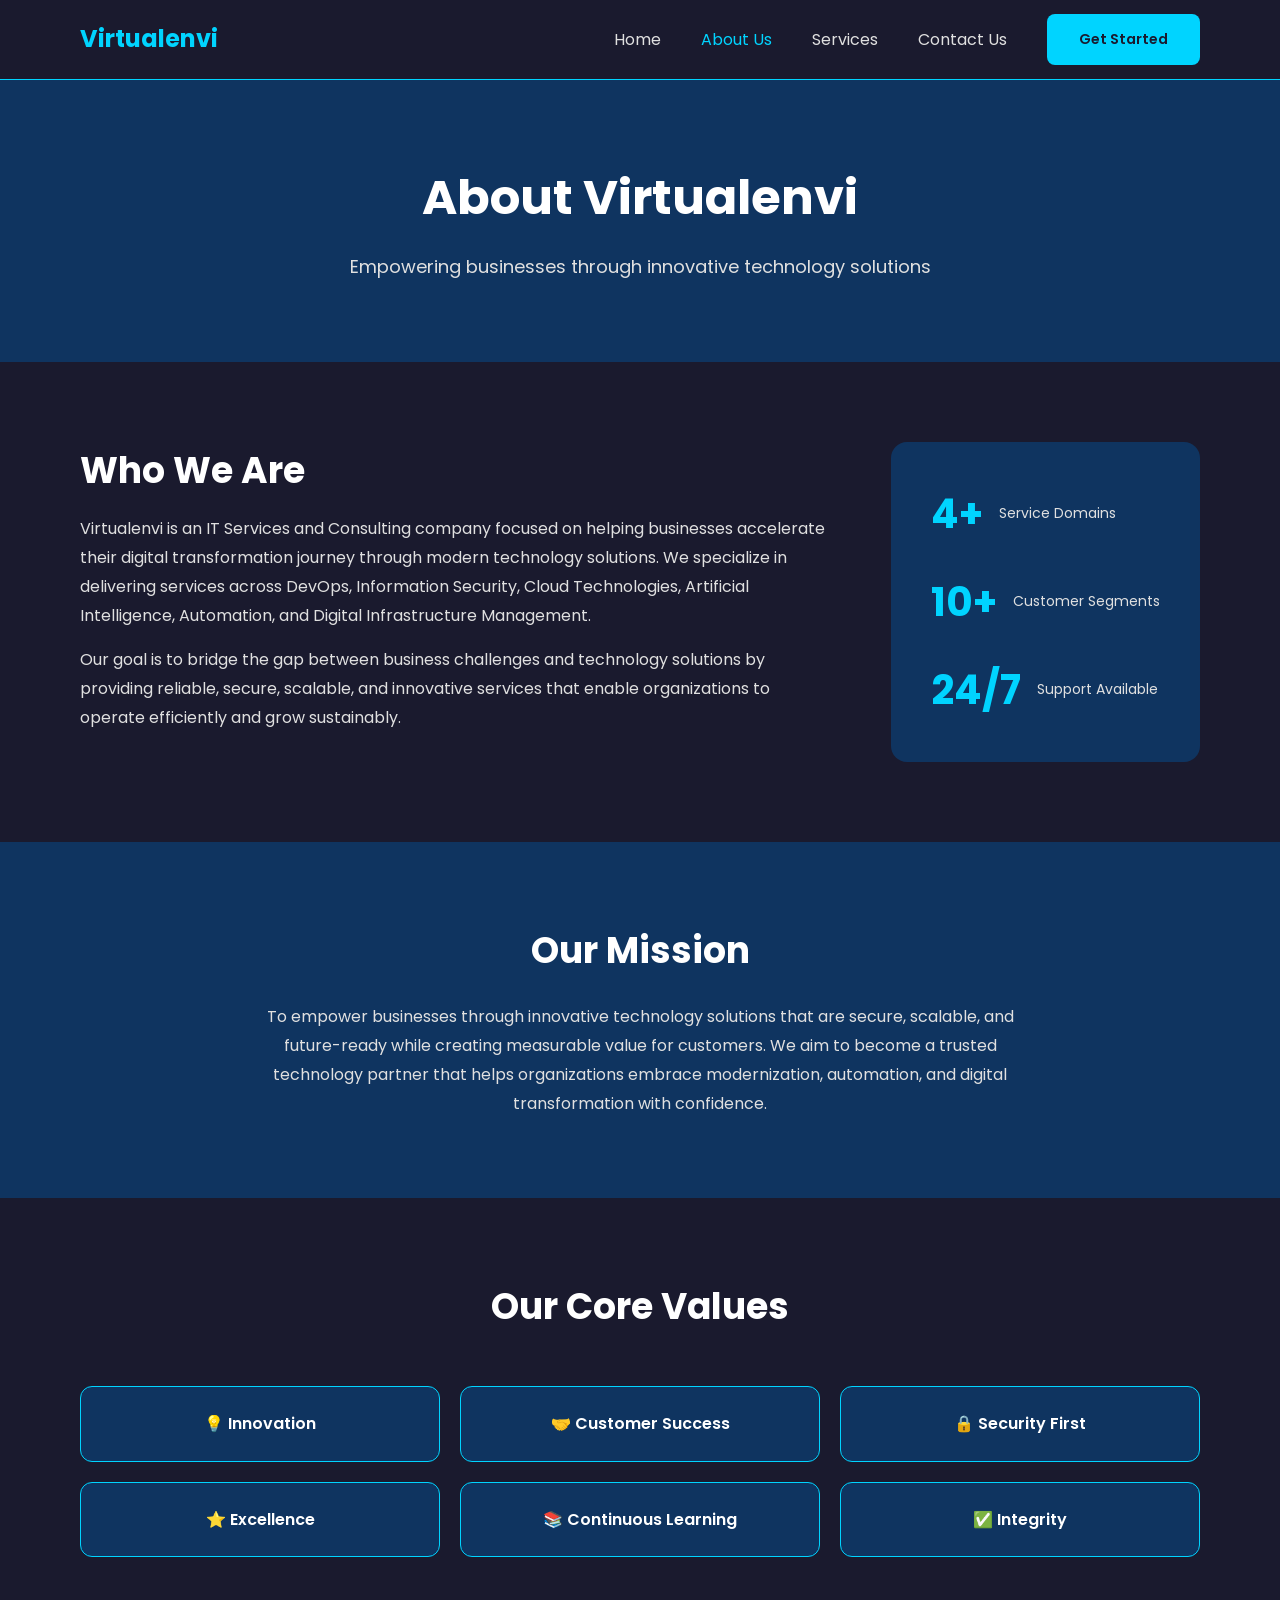
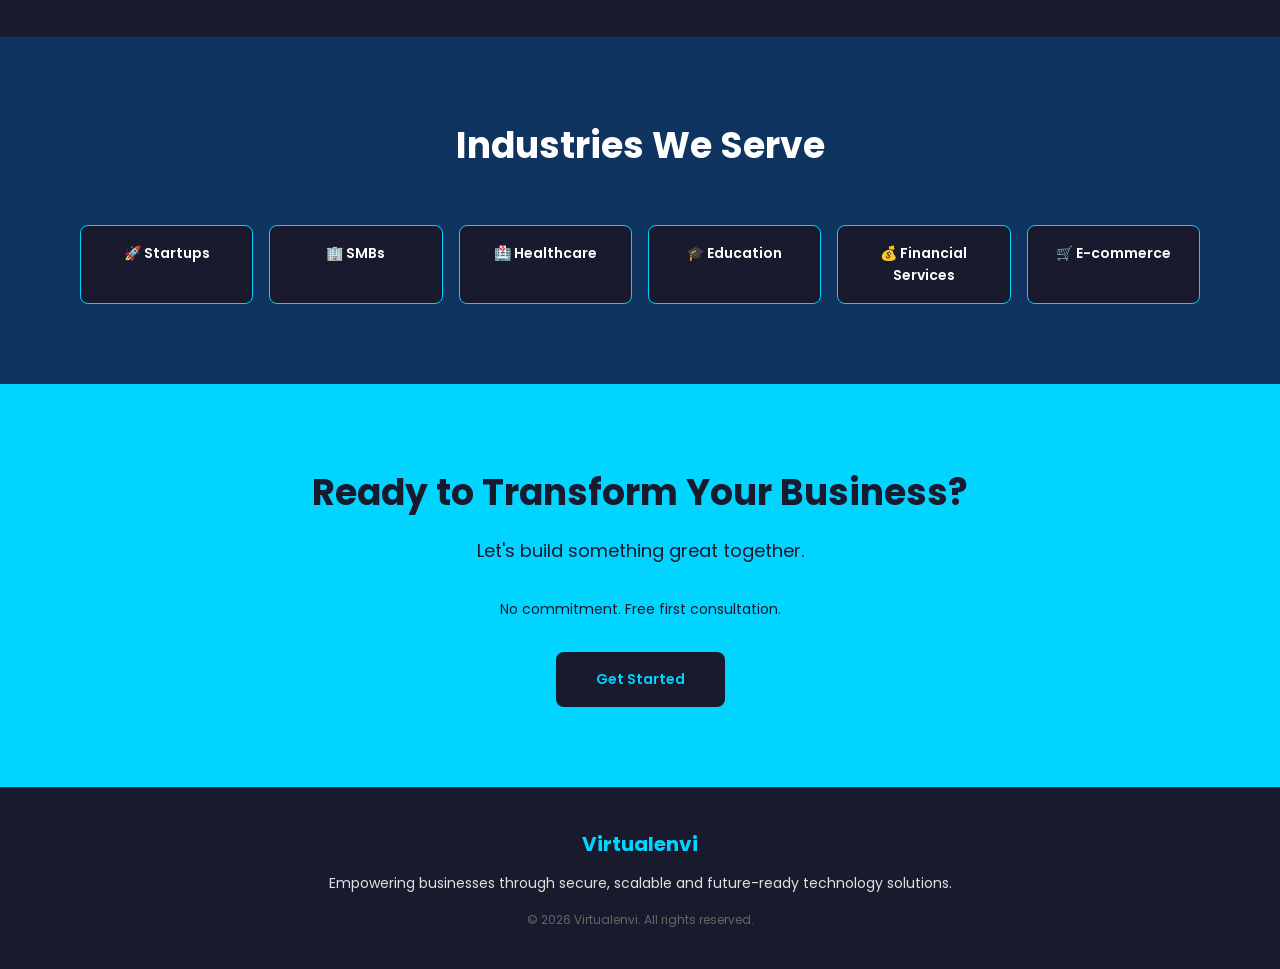
==== about.html @ b9f0969d "Week 3: Virtualenvi website complete" ====
<!DOCTYPE html>
<html lang="en">
<head>
  <meta charset="UTF-8" />
  <meta name="viewport" content="width=device-width, initial-scale=1.0" />
  <meta name="description" content="About Virtualenvi – IT Services and Consulting company." />
  <title>Virtualenvi – About Us</title>
  <link rel="stylesheet" href="style.css" />
  <link href="https://fonts.googleapis.com/css2?family=Poppins:wght@400;600;700&display=swap" rel="stylesheet" />
  <style>
    .about-hero {
      background-color: var(--secondary);
      padding: 80px;
      text-align: center;
    }
    .about-hero p { font-size: 18px; margin-top: 16px; }
    .who-we-are {
      display: flex;
      gap: 60px;
      align-items: flex-start;
    }
    .who-text { flex: 1; }
    .who-text p { margin-top: 16px; line-height: 1.8; }
    .who-stats {
      background-color: var(--secondary);
      border-radius: 16px;
      padding: 40px;
      min-width: 260px;
      text-align: left;
      display: flex;
      flex-direction: column;
      gap: 24px;
      flex-shrink: 0;
    }
    .who-stats .stat-item {
      display: flex;
      align-items: center;
      gap: 16px;
    }
    .who-stats .stat-number {
      font-size: 40px;
      font-weight: 700;
      color: var(--accent);
    }
    .who-stats .stat-label {
      font-size: 14px;
      color: var(--text-dark);
    }
    .mission-text {
      max-width: 800px;
      margin: 24px auto 0;
      text-align: center;
      font-size: 16px;
      line-height: 1.8;
    }
    .values-grid {
      display: grid;
      grid-template-columns: repeat(3, 1fr);
      gap: 20px;
      margin-top: 40px;
    }
    .value-box {
      background-color: var(--secondary);
      border: 1px solid var(--accent);
      border-radius: 12px;
      padding: 24px;
      text-align: center;
      font-size: 16px;
      font-weight: 600;
      color: var(--white);
    }
    .why-grid {
      display: grid;
      grid-template-columns: repeat(3, 1fr);
      gap: 32px;
      margin-top: 40px;
    }
    .why-item { text-align: center; }
    .why-item h3 { color: var(--accent); margin-bottom: 12px; }
    @media (max-width: 768px) {
      .about-hero { padding: 50px 20px; }
      .about-hero h1 { font-size: 28px; }
      .who-we-are { flex-direction: column; gap: 30px; }
      .who-stats { min-width: 100%; width: 100%; }
      .who-stats .stat-item { flex-direction: row; justify-content: flex-start; }
      .values-grid { grid-template-columns: repeat(2, 1fr); }
      .why-grid { grid-template-columns: 1fr; }
    }
  </style>
</head>
<body>

    <!-- NAVBAR -->
<nav>
  <a href="index.html" class="nav-logo">Virtualenvi</a>
  <button class="hamburger" onclick="toggleMenu()">☰</button>
  <div class="nav-right">
    <ul class="nav-links">
      <li><a href="index.html">Home</a></li>
      <li><a href="about.html" class="active">About Us</a></li>
      <li><a href="services.html">Services</a></li>
      <li><a href="contact.html">Contact Us</a></li>
    </ul>
    <a href="contact.html" class="btn-primary">Get Started</a>
  </div>
  <!-- Mobile menu drawer -->
  <div class="mobile-menu" id="mobileMenu">
    <ul>
    <li><a href="index.html">Home</a></li>
    <li><a href="about.html" class="active">About Us</a></li>
    <li><a href="services.html">Services</a></li>
    <li><a href="contact.html">Contact Us</a></li>
    </ul>
    <a href="contact.html" class="btn-primary">Get Started</a>
  </div>
</nav>

  <!-- HERO -->
  <section class="about-hero">
    <h1>About Virtualenvi</h1>
    <p>Empowering businesses through innovative technology solutions</p>
  </section>

  <!-- WHO WE ARE -->
  <section class="section section-dark">
    <div class="who-we-are">
      <div class="who-text">
        <h2>Who We Are</h2>
        <p>Virtualenvi is an IT Services and Consulting company focused on helping businesses accelerate their digital transformation journey through modern technology solutions. We specialize in delivering services across DevOps, Information Security, Cloud Technologies, Artificial Intelligence, Automation, and Digital Infrastructure Management.</p>
        <p style="margin-top:16px;">Our goal is to bridge the gap between business challenges and technology solutions by providing reliable, secure, scalable, and innovative services that enable organizations to operate efficiently and grow sustainably.</p>
      </div>
      <div class="who-stats">
        <div class="stat-item">
          <div class="stat-number">4+</div>
          <div class="stat-label">Service Domains</div>
        </div>
        <div class="stat-item">
          <div class="stat-number">10+</div>
          <div class="stat-label">Customer Segments</div>
        </div>
        <div class="stat-item">
          <div class="stat-number">24/7</div>
          <div class="stat-label">Support Available</div>
        </div>
      </div>
    </div>
  </section>

  <!-- MISSION -->
  <section class="section section-blue" style="text-align:center;">
    <h2>Our Mission</h2>
    <p class="mission-text">To empower businesses through innovative technology solutions that are secure, scalable, and future-ready while creating measurable value for customers. We aim to become a trusted technology partner that helps organizations embrace modernization, automation, and digital transformation with confidence.</p>
  </section>

  <!-- CORE VALUES -->
  <section class="section section-dark">
    <div class="section-title">
      <h2>Our Core Values</h2>
    </div>
    <div class="values-grid">
      <div class="value-box">💡 Innovation</div>
      <div class="value-box">🤝 Customer Success</div>
      <div class="value-box">🔒 Security First</div>
      <div class="value-box">⭐ Excellence</div>
      <div class="value-box">📚 Continuous Learning</div>
      <div class="value-box">✅ Integrity</div>
    </div>
  </section>


  <!-- INDUSTRIES -->
  <section class="section section-blue">
    <div class="section-title">
      <h2>Industries We Serve</h2>
    </div>
    <div class="industries-grid">
      <div class="industry-box">🚀 Startups</div>
      <div class="industry-box">🏢 SMBs</div>
      <div class="industry-box">🏥 Healthcare</div>
      <div class="industry-box">🎓 Education</div>
      <div class="industry-box">💰 Financial Services</div>
      <div class="industry-box">🛒 E-commerce</div>
    </div>
  </section>

  <!-- CTA -->
  <section class="cta-section">
    <h2>Ready to Transform Your Business?</h2>
    <p>Let's build something great together.</p>
    <p style="font-size:14px; margin-bottom:32px;">No commitment. Free first consultation.</p>
    <a href="contact.html" class="btn-dark">Get Started</a>
  </section>

  <!-- FOOTER -->
  <footer>
    <div class="footer-logo">Virtualenvi</div>
    <p>Empowering businesses through secure, scalable and future-ready technology solutions.</p>
    <p class="copyright">© 2026 Virtualenvi. All rights reserved.</p>
  </footer>

  <script src="script.js"></script>
</body>
</html>
---- style.css ----
/* ── Reset & Base ── */
* {
  margin: 0;
  padding: 0;
  box-sizing: border-box;
}

:root {
  --primary:   #1A1A2E;
  --secondary: #0F3460;
  --accent:    #00D4FF;
  --white:     #FFFFFF;
  --text-dark: #E0E0E0;
  --text-light:#1A1A2E;
}

body {
  font-family: 'Poppins', sans-serif;
  background-color: var(--primary);
  color: var(--text-dark);
  line-height: 1.6;
}

/* ── Typography ── */
h1 { font-size: 48px; font-weight: 700; color: var(--white); }
h2 { font-size: 36px; font-weight: 700; color: var(--white); }
h3 { font-size: 24px; font-weight: 600; color: var(--white); }
p  { font-size: 16px; font-weight: 400; color: var(--text-dark); }

/* ── Buttons ── */
.btn-primary {
  background-color: var(--accent);
  color: var(--primary);
  padding: 14px 32px;
  border: none;
  border-radius: 8px;
  font-size: 14px;
  font-weight: 600;
  font-family: 'Poppins', sans-serif;
  cursor: pointer;
  text-decoration: none;
  display: inline-block;
  transition: opacity 0.3s;
}
.btn-primary:hover { opacity: 0.85; }

.btn-secondary {
  background-color: transparent;
  color: var(--accent);
  padding: 14px 32px;
  border: 2px solid var(--accent);
  border-radius: 8px;
  font-size: 14px;
  font-weight: 600;
  font-family: 'Poppins', sans-serif;
  cursor: pointer;
  text-decoration: none;
  display: inline-block;
  transition: all 0.3s;
}
.btn-secondary:hover {
  background-color: var(--accent);
  color: var(--primary);
}

/* ── Navbar ── */
nav {
  background-color: var(--primary);
  border-bottom: 1px solid var(--accent);
  padding: 0 80px;
  height: 80px;
  display: flex;
  align-items: center;
  justify-content: space-between;
  position: sticky;
  top: 0;
  z-index: 1000;
}

.nav-logo {
  font-size: 24px;
  font-weight: 700;
  color: var(--accent);
  text-decoration: none;
  flex-shrink: 0;
}

.nav-right {
  display: flex;
  align-items: center;
  gap: 40px;
}

.nav-links {
  display: flex;
  gap: 40px;
  list-style: none;
  align-items: center;
}

.nav-links a {
  color: var(--text-dark);
  text-decoration: none;
  font-size: 16px;
  transition: color 0.3s;
}
.nav-links a:hover  { color: var(--accent); }
.nav-links a.active { color: var(--accent); }

/* ── Hamburger ── */
.hamburger {
  display: none;
  font-size: 28px;
  color: var(--white);
  cursor: pointer;
  background: none;
  border: none;
  flex-shrink: 0;
}

/* ── Mobile Menu Drawer ── */
.mobile-menu {
  display: none;
  flex-direction: column;
  position: absolute;
  top: 80px;
  left: 0;
  right: 0;
  background-color: var(--primary);
  padding: 20px 24px;
  border-bottom: 1px solid var(--accent);
  gap: 16px;
  z-index: 999;
}
.mobile-menu.open { display: flex; }
.mobile-menu ul {
  list-style: none;
  display: flex;
  flex-direction: column;
  gap: 16px;
}
.mobile-menu ul a {
  color: var(--text-dark);
  text-decoration: none;
  font-size: 16px;
  transition: color 0.3s;
}
.mobile-menu ul a:hover,
.mobile-menu ul a.active { color: var(--accent); }
.mobile-menu .btn-primary { width: 100%; text-align: center; }

/* ── Sections ── */
.section { padding: 80px; }
.section-dark { background-color: var(--primary); }
.section-blue { background-color: var(--secondary); }
.section-title { text-align: center; margin-bottom: 50px; }

/* ── Hero ── */
.hero {
  background-color: var(--primary);
  padding: 100px 80px;
  display: flex;
  align-items: center;
  justify-content: space-between;
  min-height: 600px;
}
.hero-content { max-width: 600px; }
.hero-content h1 { margin-bottom: 20px; }
.hero-content p  { margin-bottom: 36px; font-size: 18px; }
.hero-buttons    { display: flex; gap: 20px; flex-wrap: wrap; }

.hero-image {
  background-color: var(--secondary);
  border-radius: 16px;
  width: 420px;
  height: 320px;
  display: flex;
  align-items: center;
  justify-content: center;
  box-shadow: 0 0 40px rgba(0,212,255,0.2);
  flex-shrink: 0;
  overflow: hidden;
}

/* ── Service Cards (Home page) ── */
.cards-grid {
  display: grid;
  grid-template-columns: repeat(4, 1fr);
  gap: 24px;
  margin-top: 40px;
}
.card {
  background-color: #112240;
  border: 1px solid var(--accent);
  border-radius: 12px;
  padding: 32px 24px;
  display: flex;
  flex-direction: column;
  gap: 16px;
  text-align: center;
  align-items: center;
}
.card-icon { font-size: 40px; }
.card h3   { font-size: 18px; text-align: center; }
.card p    { font-size: 13px; flex-grow: 1; text-align: center; }
.card .btn-secondary { width: 100%; text-align: center; display: block; }

/* ── Stats (Why Choose) ── */
.stats-grid {
  display: grid;
  grid-template-columns: repeat(3, 1fr);
  gap: 40px;
  margin-top: 40px;
}
.stat-item {
  display: flex;
  align-items: center;
  gap: 16px;
}
.stat-number {
  font-size: 48px;
  font-weight: 700;
  color: var(--accent);
  white-space: nowrap;
}
.stat-label { font-size: 16px; color: var(--text-dark); }

/* ── Industries ── */
.industries-grid {
  display: grid;
  grid-template-columns: repeat(6, 1fr);
  gap: 16px;
  margin-top: 40px;
}
.industry-box {
  background-color: var(--primary);
  border: 1px solid var(--accent);
  border-radius: 8px;
  padding: 16px;
  text-align: center;
  font-size: 14px;
  font-weight: 600;
  color: var(--white);
}

/* ── CTA Section ── */
.cta-section {
  background-color: var(--accent);
  padding: 80px;
  text-align: center;
}
.cta-section h2 { color: var(--primary); margin-bottom: 16px; }
.cta-section p  { color: var(--primary); margin-bottom: 32px; font-size: 18px; }

.btn-dark {
  background-color: var(--primary);
  color: var(--accent);
  padding: 16px 40px;
  border: none;
  border-radius: 8px;
  font-size: 14px;
  font-weight: 600;
  font-family: 'Poppins', sans-serif;
  cursor: pointer;
  text-decoration: none;
  display: inline-block;
  transition: opacity 0.3s;
}
.btn-dark:hover { opacity: 0.85; }

/* ── Footer ── */
footer {
  background-color: var(--primary);
  padding: 40px 80px;
  text-align: center;
  border-top: 1px solid var(--secondary);
}
footer .footer-logo {
  font-size: 20px;
  font-weight: 700;
  color: var(--accent);
  margin-bottom: 12px;
}
footer p { font-size: 14px; color: var(--text-dark); }
footer .copyright { font-size: 12px; margin-top: 16px; color: #666; }

/* ══════════════════════════════════════════════════
   RESPONSIVE — Mobile (≤ 768px)
   Matches Figma mobile screenshots
══════════════════════════════════════════════════ */
@media (max-width: 768px) {

  /* Nav */
  nav { padding: 0 20px; position: relative; }
  .nav-right  { display: none; }
  .hamburger  { display: block; }

  /* Typography */
  h1 { font-size: 36px; line-height: 1.2; }
  h2 { font-size: 26px; line-height: 1.3; }

  /* ── Hero ── */
  .hero {
    flex-direction: column;
    padding: 48px 24px 56px;
    text-align: left;
    min-height: auto;
    gap: 0;
    align-items: flex-start;
  }
  .hero-content { max-width: 100%; }
  .hero-content h1 { font-size: 36px; margin-bottom: 16px; }
  .hero-content p  { font-size: 16px; margin-bottom: 32px; }
  .hero-image { display: none; }   /* hidden on mobile per Figma */

  /* Hero — single full-width Get Started button */
  .hero-buttons {
    flex-direction: column;
    gap: 12px;
    width: 100%;
  }
  .hero-buttons a {
    width: 100%;
    text-align: center;
    padding: 18px 0;
    border-radius: 12px;
    font-size: 16px;
  }
  /* "Learn More" not shown on home mobile per Figma */
  .hero-buttons .btn-secondary { display: none; }

  /* Sections */
  .section { padding: 50px 24px; }

  /* ── Service cards — 1 col ── */
  .cards-grid { grid-template-columns: 1fr; gap: 20px; margin-top: 24px; }
  .card { padding: 28px 20px; }

  /* ── Stats — 2-col grid (per Figma: 4+  10+ on top row, 24/7 centred below) ── */
  .stats-grid {
    display: grid;
    grid-template-columns: 1fr 1fr;
    gap: 0;
    margin-top: 24px;
    text-align: center;
    row-gap: 12px;
  }
  /* 24/7 spans full width, centred */
  .stat-item:last-child {
    grid-column: 1 / -1;
  }
  .stat-item {
    flex-direction: column;
    align-items: center;
    gap: 4px;
    padding: 16px 0;
  }
  .stat-number { font-size: 44px; }
  .stat-label  { font-size: 14px; }

  /* ── Industries — 2 cols ── */
  .industries-grid { grid-template-columns: repeat(2, 1fr); gap: 12px; margin-top: 24px; }
  .industry-box { padding: 14px 10px; font-size: 13px; }

  /* ── CTA ── */
  .cta-section { padding: 50px 24px; }
  .cta-section h2 { font-size: 26px; }
  .cta-section p  { font-size: 15px; }
  .btn-dark {
    width: 100%;
    max-width: 420px;
    padding: 18px 0;
    border-radius: 12px;
  }

  /* Footer */
  footer { padding: 40px 24px; }

  /* Section title */
  .section-title { margin-bottom: 30px; }
}
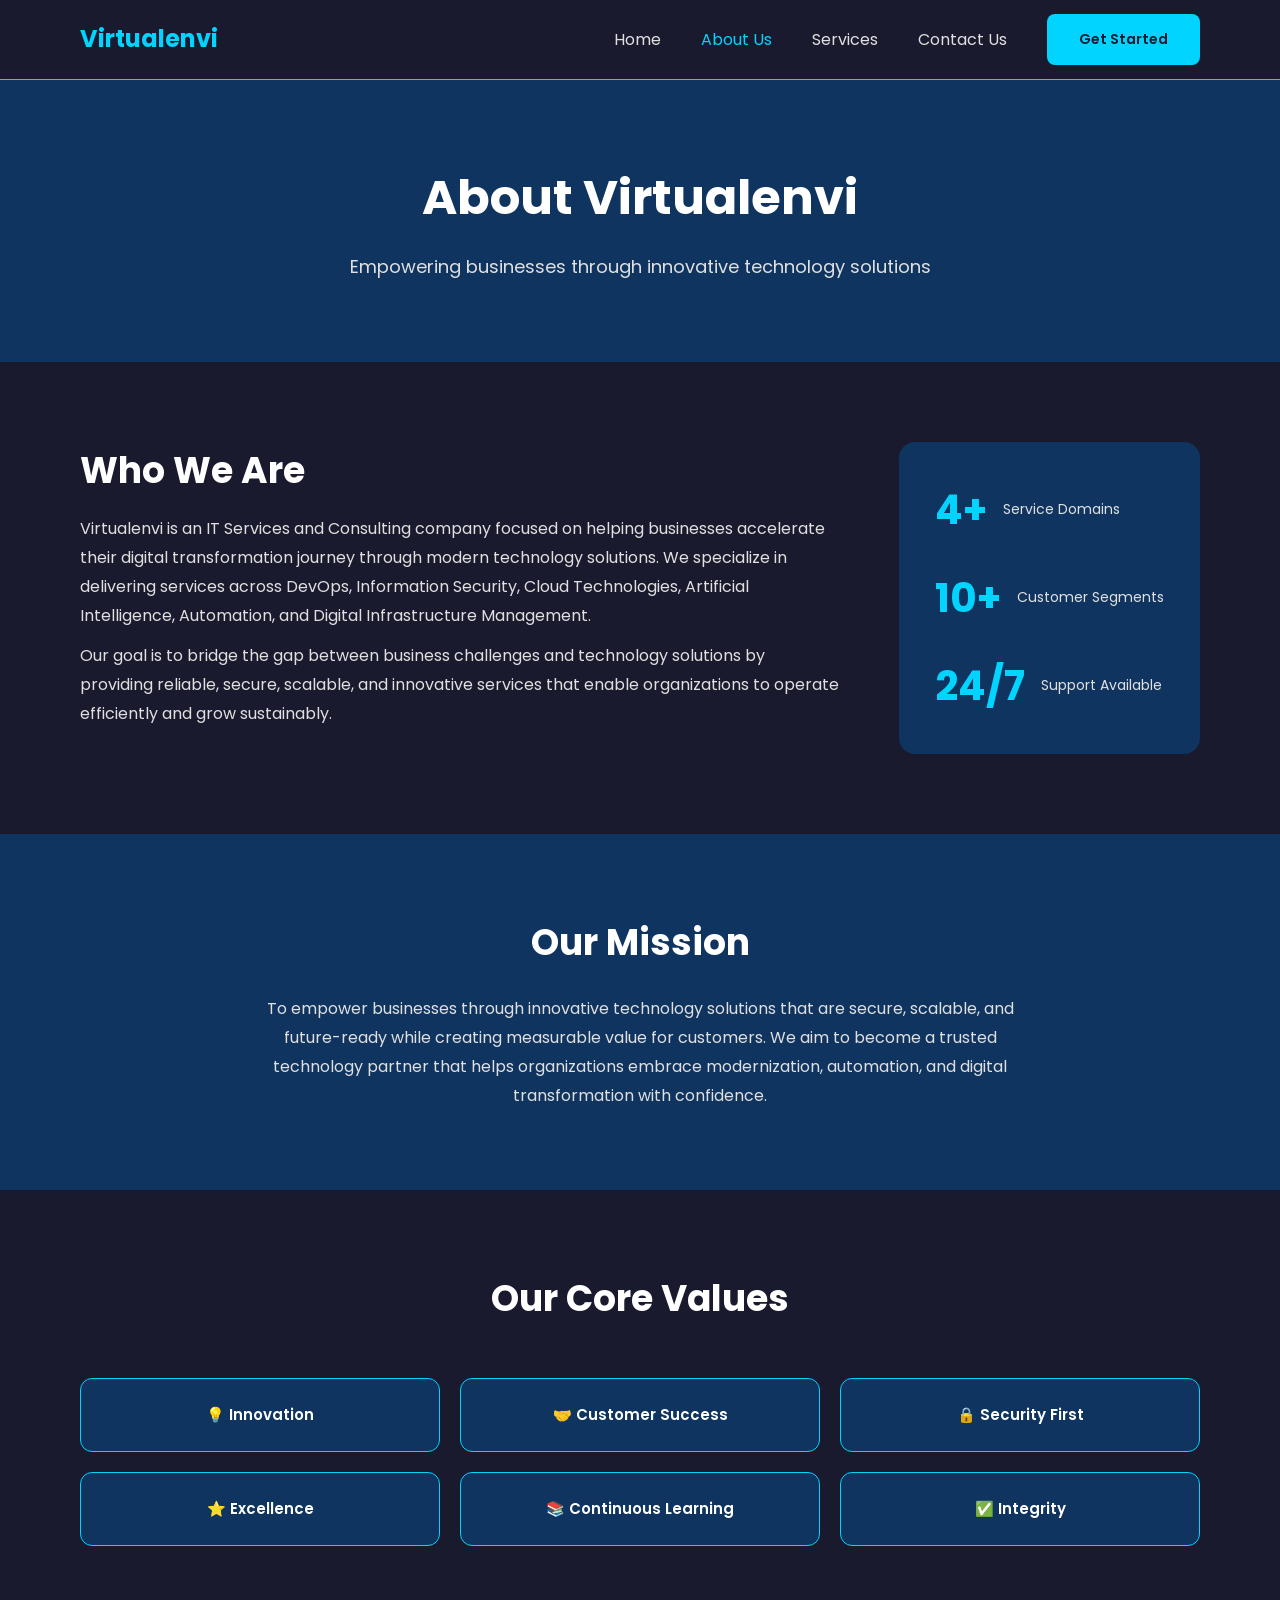
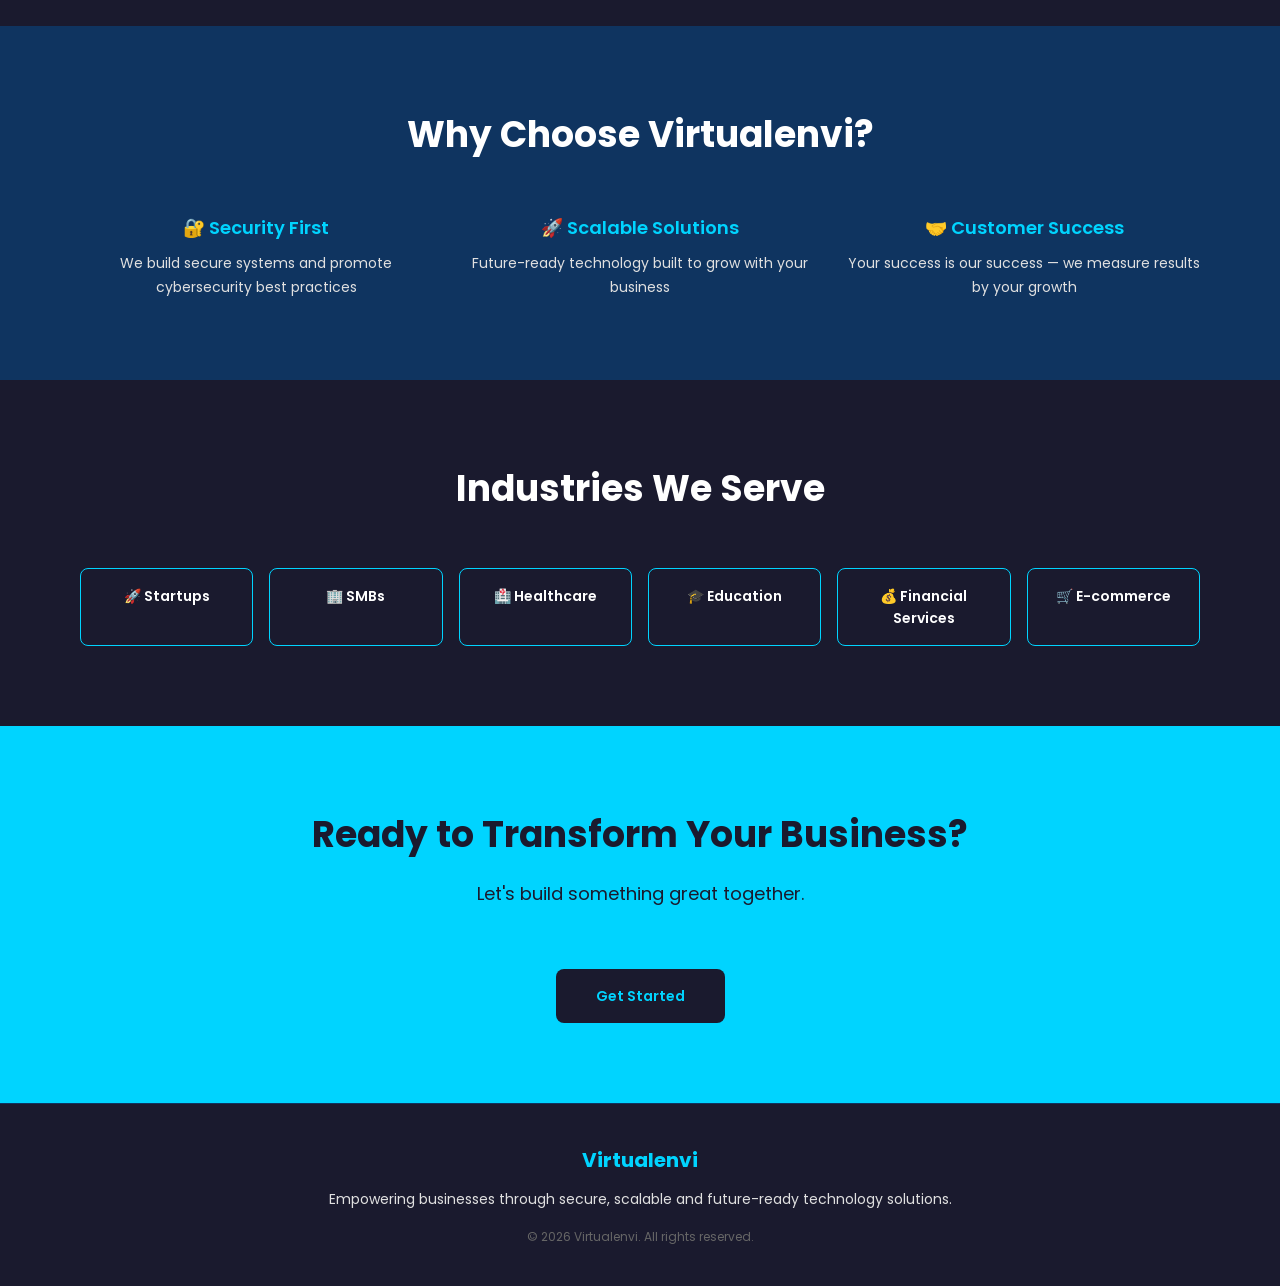
==== commit 5ce398c9: "Update about.html" ====
--- a/about.html
+++ b/about.html
@@ -8,126 +8,135 @@
   <link rel="stylesheet" href="style.css" />
   <link href="https://fonts.googleapis.com/css2?family=Poppins:wght@400;600;700&display=swap" rel="stylesheet" />
   <style>
-    .about-hero {
-      background-color: var(--secondary);
-      padding: 80px;
-      text-align: center;
-    }
+    /* ── About Hero ── */
+    .about-hero { background-color: var(--secondary); padding: 80px; text-align: center; }
     .about-hero p { font-size: 18px; margin-top: 16px; }
-    .who-we-are {
-      display: flex;
-      gap: 60px;
-      align-items: flex-start;
-    }
-    .who-text { flex: 1; }
-    .who-text p { margin-top: 16px; line-height: 1.8; }
+
+    /* ── Who We Are ── */
+    .who-we-are { display: flex; gap: 60px; align-items: flex-start; }
+    .who-text   { flex: 1; }
+    .who-text h2 { margin-bottom: 16px; }
+    .who-text p  { line-height: 1.8; margin-bottom: 12px; }
+
     .who-stats {
-      background-color: var(--secondary);
-      border-radius: 16px;
-      padding: 40px;
-      min-width: 260px;
-      text-align: left;
-      display: flex;
-      flex-direction: column;
-      gap: 24px;
-      flex-shrink: 0;
-    }
-    .who-stats .stat-item {
-      display: flex;
-      align-items: center;
-      gap: 16px;
-    }
-    .who-stats .stat-number {
-      font-size: 40px;
-      font-weight: 700;
-      color: var(--accent);
-    }
-    .who-stats .stat-label {
-      font-size: 14px;
-      color: var(--text-dark);
-    }
+      background-color: var(--secondary); border-radius: 16px;
+      padding: 36px; min-width: 260px; flex-shrink: 0;
+      display: flex; flex-direction: column; gap: 24px;
+    }
+    .who-stats .stat-item   { display: flex; align-items: center; gap: 16px; }
+    .who-stats .stat-number { font-size: 40px; font-weight: 700; color: var(--accent); }
+    .who-stats .stat-label  { font-size: 14px; color: var(--text-dark); }
+
+    /* ── Mission ── */
     .mission-text {
-      max-width: 800px;
-      margin: 24px auto 0;
-      text-align: center;
-      font-size: 16px;
-      line-height: 1.8;
-    }
+      max-width: 800px; margin: 24px auto 0;
+      text-align: center; font-size: 16px; line-height: 1.8;
+    }
+
+    /* ── Core Values ── */
     .values-grid {
-      display: grid;
-      grid-template-columns: repeat(3, 1fr);
-      gap: 20px;
-      margin-top: 40px;
+      display: grid; grid-template-columns: repeat(3, 1fr);
+      gap: 20px; margin-top: 40px;
     }
     .value-box {
-      background-color: var(--secondary);
-      border: 1px solid var(--accent);
-      border-radius: 12px;
-      padding: 24px;
-      text-align: center;
-      font-size: 16px;
-      font-weight: 600;
-      color: var(--white);
-    }
+      background-color: var(--secondary); border: 1.5px solid var(--accent);
+      border-radius: 12px; padding: 24px;
+      text-align: center; font-size: 15px; font-weight: 600; color: var(--white);
+    }
+
+    /* ── Why Choose ── */
     .why-grid {
-      display: grid;
-      grid-template-columns: repeat(3, 1fr);
-      gap: 32px;
-      margin-top: 40px;
-    }
-    .why-item { text-align: center; }
-    .why-item h3 { color: var(--accent); margin-bottom: 12px; }
+      display: grid; grid-template-columns: repeat(3, 1fr);
+      gap: 32px; margin-top: 40px;
+    }
+    .why-item         { text-align: center; }
+    .why-item h3      { color: var(--accent); margin-bottom: 10px; font-size: 18px; }
+    .why-item p       { font-size: 14px; line-height: 1.7; }
+
+    /* ══ MOBILE ══ */
     @media (max-width: 768px) {
-      .about-hero { padding: 50px 20px; }
+      /* About hero */
+      .about-hero { padding: 50px 20px; text-align: left; }
       .about-hero h1 { font-size: 28px; }
-      .who-we-are { flex-direction: column; gap: 30px; }
-      .who-stats { min-width: 100%; width: 100%; }
-      .who-stats .stat-item { flex-direction: row; justify-content: flex-start; }
-      .values-grid { grid-template-columns: repeat(2, 1fr); }
-      .why-grid { grid-template-columns: 1fr; }
+      .about-hero p  { font-size: 15px; }
+
+      /* Who We Are — stacked, stats list below text */
+      .who-we-are { flex-direction: column; gap: 28px; }
+      .who-text h2 { font-size: 24px; }
+      .who-text p  { font-size: 14px; }
+
+      /* Stats on about page — vertical list, big number left, label right */
+      .who-stats {
+        min-width: 100%; width: 100%;
+        padding: 28px 20px; gap: 20px;
+        background-color: transparent;   /* no card bg on mobile — matches screenshot */
+        border-radius: 0; padding-left: 0; padding-right: 0;
+      }
+      .who-stats .stat-item   { flex-direction: row; gap: 20px; align-items: center; }
+      .who-stats .stat-number { font-size: 36px; min-width: 70px; }
+      .who-stats .stat-label  { font-size: 14px; }
+
+      /* Mission */
+      .mission-text { font-size: 14px; text-align: left; }
+
+      /* Core Values — 2 col grid matching screenshot exactly */
+      .values-grid {
+        grid-template-columns: repeat(2, 1fr);
+        gap: 14px; margin-top: 24px;
+      }
+      .value-box {
+        padding: 20px 12px; font-size: 13px;
+        border-radius: 12px; min-height: 64px;
+        display: flex; align-items: center; justify-content: center;
+      }
+
+      /* Why Choose — vertical list on mobile */
+      .why-grid { grid-template-columns: 1fr; gap: 20px; margin-top: 24px; }
+      .why-item { text-align: left; }
+      .why-item h3 { font-size: 16px; margin-bottom: 6px; }
+      .why-item p  { font-size: 14px; }
+
+      /* Industries override — centred heading on about page */
+      .industries-heading { text-align: center !important; }
     }
   </style>
 </head>
 <body>
 
-    <!-- NAVBAR -->
-<nav>
-  <a href="index.html" class="nav-logo">Virtualenvi</a>
-  <button class="hamburger" onclick="toggleMenu()">☰</button>
-  <div class="nav-right">
-    <ul class="nav-links">
-      <li><a href="index.html">Home</a></li>
-      <li><a href="about.html" class="active">About Us</a></li>
-      <li><a href="services.html">Services</a></li>
-      <li><a href="contact.html">Contact Us</a></li>
-    </ul>
-    <a href="contact.html" class="btn-primary">Get Started</a>
-  </div>
-  <!-- Mobile menu drawer -->
-  <div class="mobile-menu" id="mobileMenu">
-    <ul>
-    <li><a href="index.html">Home</a></li>
-    <li><a href="about.html" class="active">About Us</a></li>
-    <li><a href="services.html">Services</a></li>
-    <li><a href="contact.html">Contact Us</a></li>
-    </ul>
-    <a href="contact.html" class="btn-primary">Get Started</a>
-  </div>
-</nav>
-
-  <!-- HERO -->
+  <nav>
+    <a href="index.html" class="nav-logo">Virtualenvi</a>
+    <button class="hamburger" onclick="toggleMenu()">☰</button>
+    <div class="nav-right">
+      <ul class="nav-links">
+        <li><a href="index.html">Home</a></li>
+        <li><a href="about.html" class="active">About Us</a></li>
+        <li><a href="services.html">Services</a></li>
+        <li><a href="contact.html">Contact Us</a></li>
+      </ul>
+      <a href="contact.html" class="btn-primary">Get Started</a>
+    </div>
+    <div class="mobile-menu" id="mobileMenu">
+      <ul>
+        <li><a href="index.html">Home</a></li>
+        <li><a href="about.html" class="active">About Us</a></li>
+        <li><a href="services.html">Services</a></li>
+        <li><a href="contact.html">Contact Us</a></li>
+      </ul>
+      <a href="contact.html" class="btn-primary">Get Started</a>
+    </div>
+  </nav>
+
   <section class="about-hero">
     <h1>About Virtualenvi</h1>
     <p>Empowering businesses through innovative technology solutions</p>
   </section>
 
-  <!-- WHO WE ARE -->
   <section class="section section-dark">
     <div class="who-we-are">
       <div class="who-text">
         <h2>Who We Are</h2>
         <p>Virtualenvi is an IT Services and Consulting company focused on helping businesses accelerate their digital transformation journey through modern technology solutions. We specialize in delivering services across DevOps, Information Security, Cloud Technologies, Artificial Intelligence, Automation, and Digital Infrastructure Management.</p>
-        <p style="margin-top:16px;">Our goal is to bridge the gap between business challenges and technology solutions by providing reliable, secure, scalable, and innovative services that enable organizations to operate efficiently and grow sustainably.</p>
+        <p>Our goal is to bridge the gap between business challenges and technology solutions by providing reliable, secure, scalable, and innovative services that enable organizations to operate efficiently and grow sustainably.</p>
       </div>
       <div class="who-stats">
         <div class="stat-item">
@@ -146,13 +155,11 @@
     </div>
   </section>
 
-  <!-- MISSION -->
   <section class="section section-blue" style="text-align:center;">
     <h2>Our Mission</h2>
     <p class="mission-text">To empower businesses through innovative technology solutions that are secure, scalable, and future-ready while creating measurable value for customers. We aim to become a trusted technology partner that helps organizations embrace modernization, automation, and digital transformation with confidence.</p>
   </section>
 
-  <!-- CORE VALUES -->
   <section class="section section-dark">
     <div class="section-title">
       <h2>Our Core Values</h2>
@@ -167,9 +174,27 @@
     </div>
   </section>
 
-
-  <!-- INDUSTRIES -->
   <section class="section section-blue">
+    <div class="section-title">
+      <h2>Why Choose Virtualenvi?</h2>
+    </div>
+    <div class="why-grid">
+      <div class="why-item">
+        <h3>🔐 Security First</h3>
+        <p>We build secure systems and promote cybersecurity best practices</p>
+      </div>
+      <div class="why-item">
+        <h3>🚀 Scalable Solutions</h3>
+        <p>Future-ready technology built to grow with your business</p>
+      </div>
+      <div class="why-item">
+        <h3>🤝 Customer Success</h3>
+        <p>Your success is our success — we measure results by your growth</p>
+      </div>
+    </div>
+  </section>
+
+  <section class="section section-dark">
     <div class="section-title">
       <h2>Industries We Serve</h2>
     </div>
@@ -183,15 +208,12 @@
     </div>
   </section>
 
-  <!-- CTA -->
   <section class="cta-section">
     <h2>Ready to Transform Your Business?</h2>
     <p>Let's build something great together.</p>
-    <p style="font-size:14px; margin-bottom:32px;">No commitment. Free first consultation.</p>
-    <a href="contact.html" class="btn-dark">Get Started</a>
-  </section>
-
-  <!-- FOOTER -->
+    <a href="contact.html" class="btn-dark" style="margin-top:28px; display:inline-block;">Get Started</a>
+  </section>
+
   <footer>
     <div class="footer-logo">Virtualenvi</div>
     <p>Empowering businesses through secure, scalable and future-ready technology solutions.</p>
@@ -200,4 +222,4 @@
 
   <script src="script.js"></script>
 </body>
-</html>+</html>
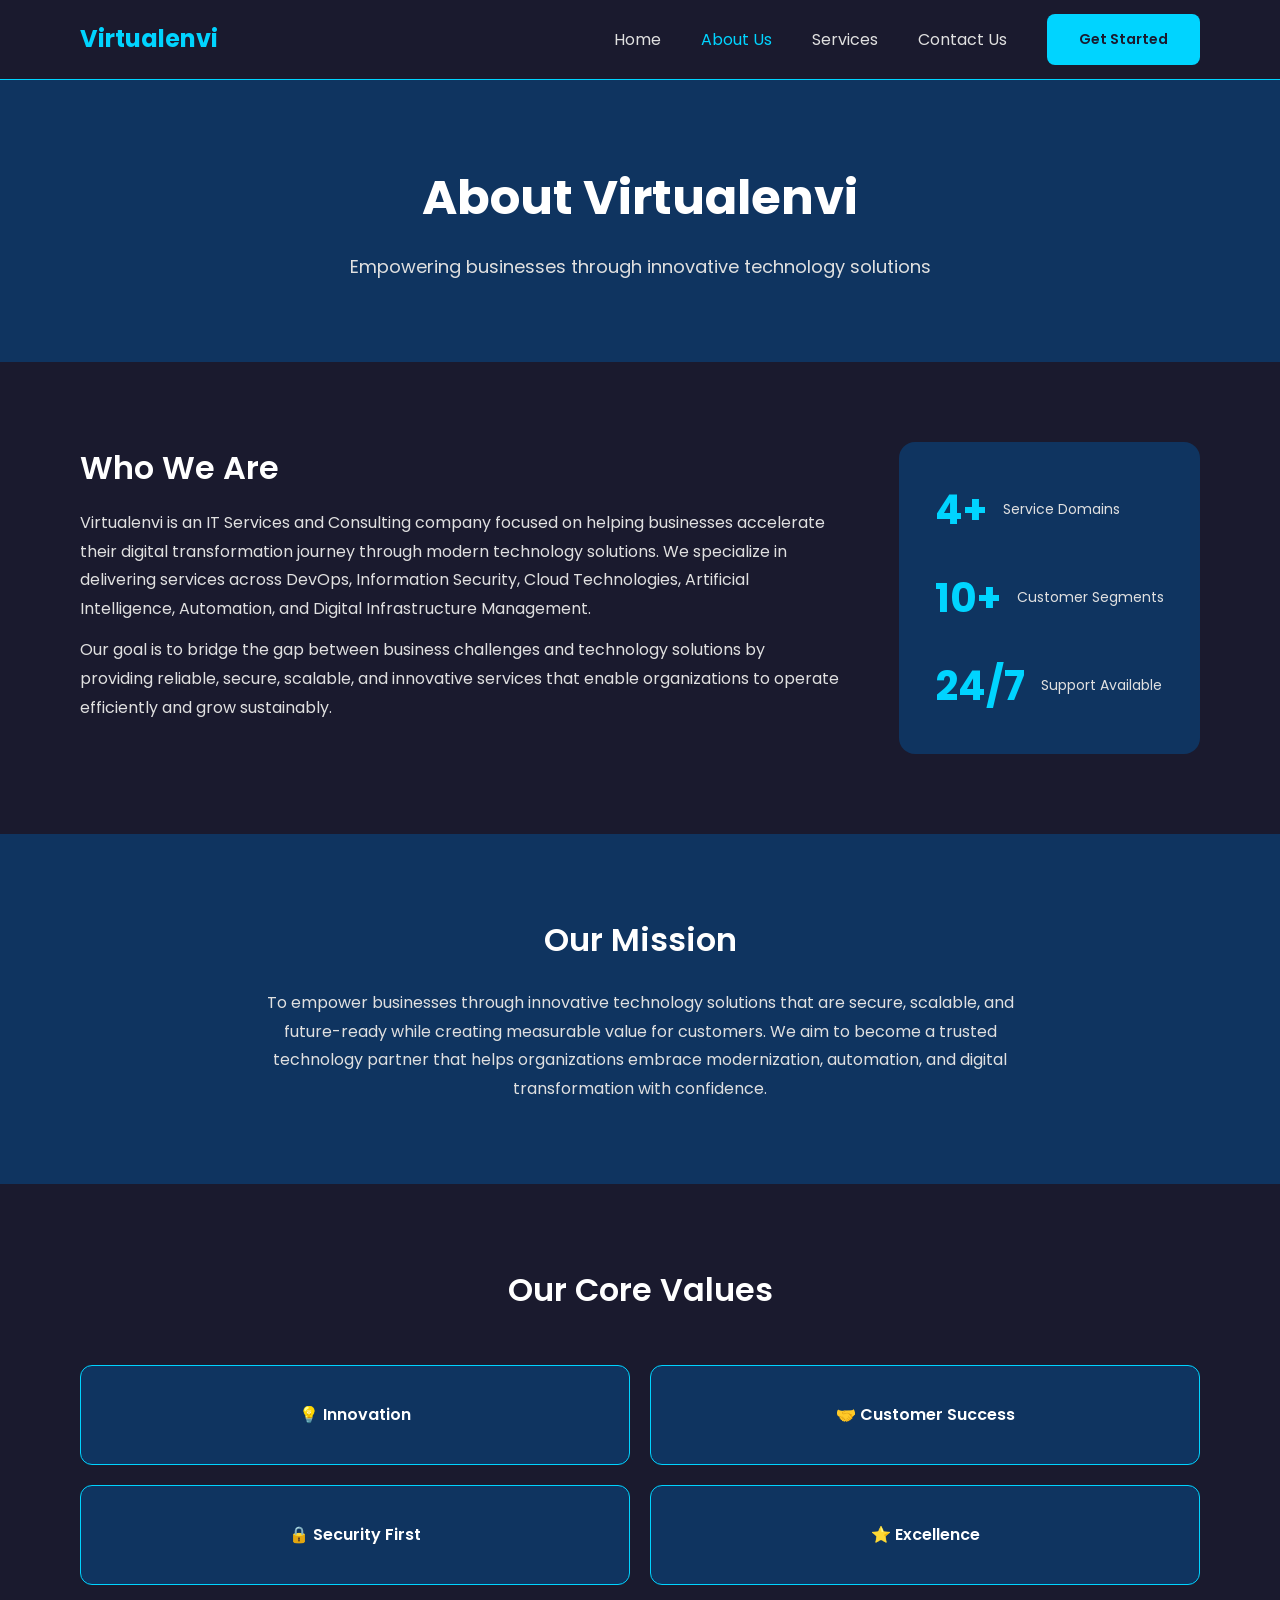
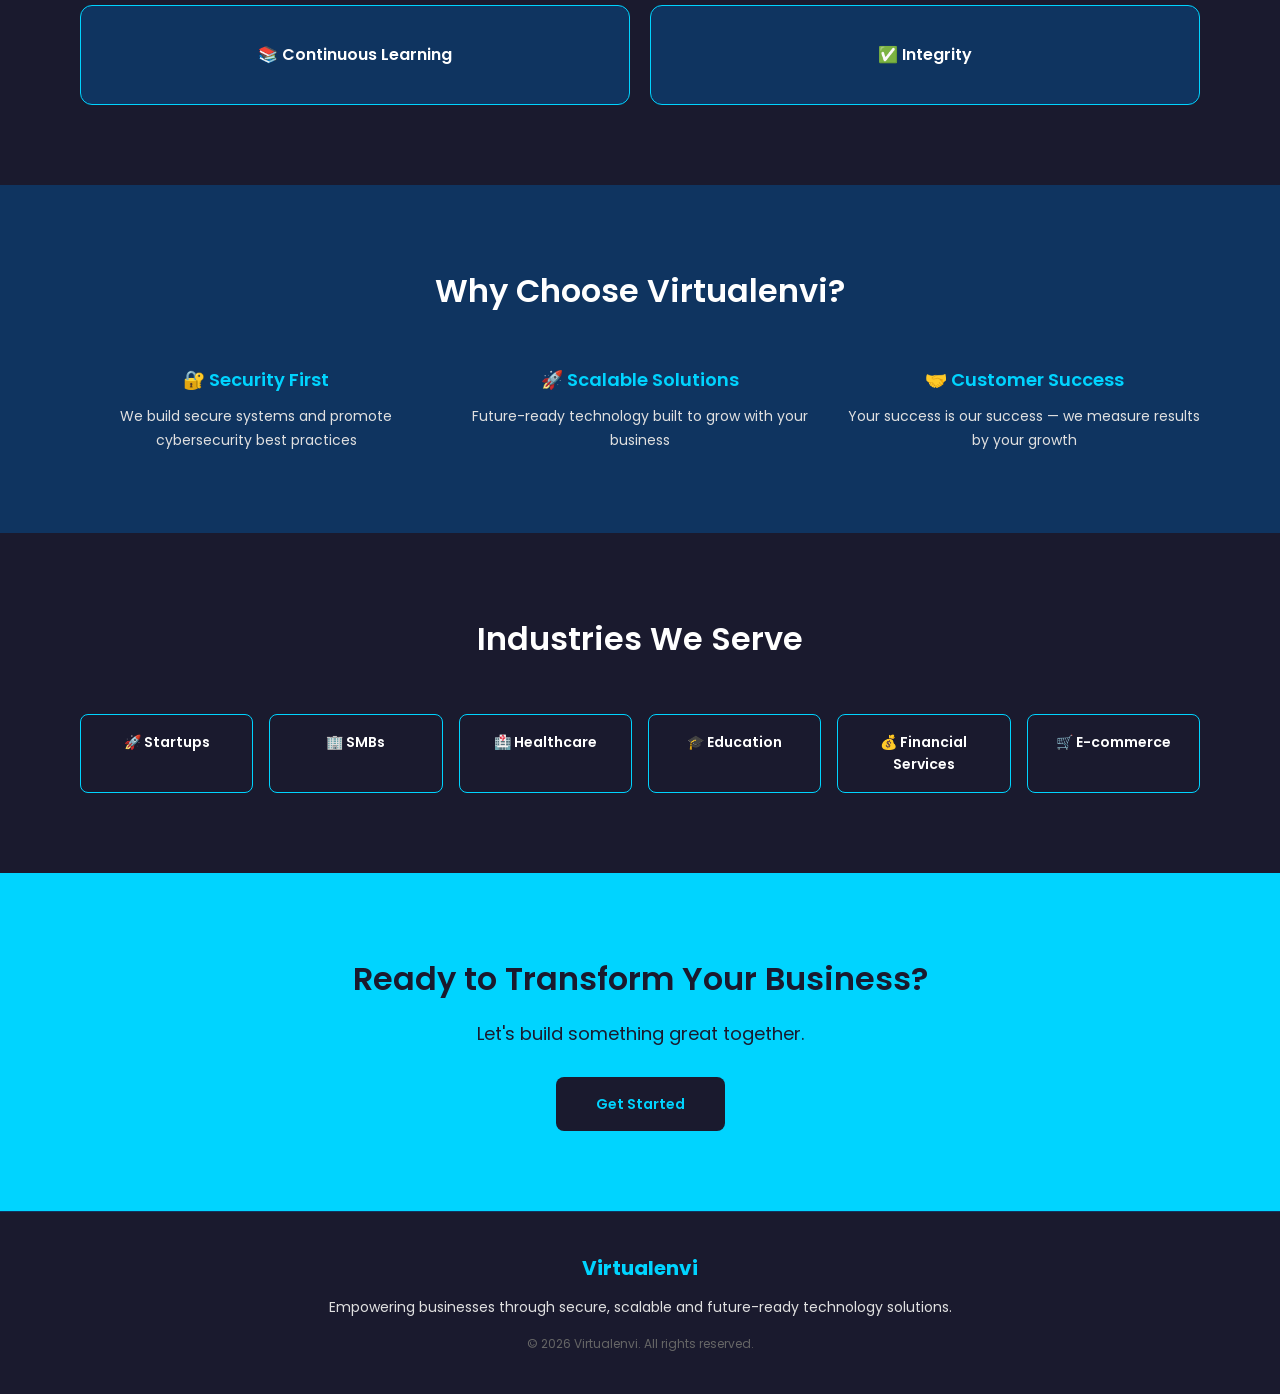
==== commit 70bb6d45: "Week 3: Virtualenvi website complete" ====
--- a/about.html
+++ b/about.html
@@ -35,13 +35,14 @@
 
     /* ── Core Values ── */
     .values-grid {
-      display: grid; grid-template-columns: repeat(3, 1fr);
+      display: grid; grid-template-columns: repeat(2, 1fr);
       gap: 20px; margin-top: 40px;
     }
     .value-box {
       background-color: var(--secondary); border: 1.5px solid var(--accent);
-      border-radius: 12px; padding: 24px;
-      text-align: center; font-size: 15px; font-weight: 600; color: var(--white);
+      border-radius: 12px; padding: 36px 24px;
+      text-align: center; font-size: 16px; font-weight: 600; color: var(--white);
+      min-height: 100px; display: flex; align-items: center; justify-content: center;
     }
 
     /* ── Why Choose ── */
@@ -211,7 +212,7 @@
   <section class="cta-section">
     <h2>Ready to Transform Your Business?</h2>
     <p>Let's build something great together.</p>
-    <a href="contact.html" class="btn-dark" style="margin-top:28px; display:inline-block;">Get Started</a>
+    <a href="contact.html" class="btn-dark">Get Started</a>
   </section>
 
   <footer>
--- a/style.css
+++ b/style.css
@@ -1,9 +1,5 @@
 /* ── Reset & Base ── */
-* {
-  margin: 0;
-  padding: 0;
-  box-sizing: border-box;
-}
+* { margin: 0; padding: 0; box-sizing: border-box; }
 
 :root {
   --primary:   #1A1A2E;
@@ -11,7 +7,6 @@
   --accent:    #00D4FF;
   --white:     #FFFFFF;
   --text-dark: #E0E0E0;
-  --text-light:#1A1A2E;
 }
 
 body {
@@ -21,26 +16,21 @@
   line-height: 1.6;
 }
 
-/* ── Typography ── */
 h1 { font-size: 48px; font-weight: 700; color: var(--white); }
-h2 { font-size: 36px; font-weight: 700; color: var(--white); }
+h2 { font-size: 32px; font-weight: 600; color: var(--white); }
 h3 { font-size: 24px; font-weight: 600; color: var(--white); }
-p  { font-size: 16px; font-weight: 400; color: var(--text-dark); }
+p  { font-size: 16px; color: var(--text-dark); }
 
 /* ── Buttons ── */
 .btn-primary {
   background-color: var(--accent);
   color: var(--primary);
   padding: 14px 32px;
-  border: none;
-  border-radius: 8px;
-  font-size: 14px;
-  font-weight: 600;
-  font-family: 'Poppins', sans-serif;
-  cursor: pointer;
-  text-decoration: none;
-  display: inline-block;
-  transition: opacity 0.3s;
+  border: none; border-radius: 8px;
+  font-size: 14px; font-weight: 600;
+  font-family: 'Poppins', sans-serif;
+  cursor: pointer; text-decoration: none;
+  display: inline-block; transition: opacity 0.3s;
 }
 .btn-primary:hover { opacity: 0.85; }
 
@@ -48,334 +38,226 @@
   background-color: transparent;
   color: var(--accent);
   padding: 14px 32px;
-  border: 2px solid var(--accent);
-  border-radius: 8px;
-  font-size: 14px;
-  font-weight: 600;
-  font-family: 'Poppins', sans-serif;
-  cursor: pointer;
-  text-decoration: none;
-  display: inline-block;
-  transition: all 0.3s;
-}
-.btn-secondary:hover {
-  background-color: var(--accent);
-  color: var(--primary);
-}
+  border: 2px solid var(--accent); border-radius: 8px;
+  font-size: 14px; font-weight: 600;
+  font-family: 'Poppins', sans-serif;
+  cursor: pointer; text-decoration: none;
+  display: inline-block; transition: all 0.3s;
+}
+.btn-secondary:hover { background-color: var(--accent); color: var(--primary); }
+
+.btn-dark {
+  background-color: var(--primary);
+  color: var(--accent);
+  padding: 16px 40px;
+  border: none; border-radius: 8px;
+  font-size: 14px; font-weight: 600;
+  font-family: 'Poppins', sans-serif;
+  cursor: pointer; text-decoration: none;
+  display: inline-block; transition: opacity 0.3s;
+}
+.btn-dark:hover { opacity: 0.85; }
 
 /* ── Navbar ── */
 nav {
   background-color: var(--primary);
   border-bottom: 1px solid var(--accent);
-  padding: 0 80px;
-  height: 80px;
-  display: flex;
-  align-items: center;
-  justify-content: space-between;
-  position: sticky;
-  top: 0;
-  z-index: 1000;
-}
-
-.nav-logo {
-  font-size: 24px;
-  font-weight: 700;
-  color: var(--accent);
-  text-decoration: none;
-  flex-shrink: 0;
-}
-
-.nav-right {
-  display: flex;
-  align-items: center;
-  gap: 40px;
-}
-
-.nav-links {
-  display: flex;
-  gap: 40px;
-  list-style: none;
-  align-items: center;
-}
-
-.nav-links a {
-  color: var(--text-dark);
-  text-decoration: none;
-  font-size: 16px;
-  transition: color 0.3s;
-}
-.nav-links a:hover  { color: var(--accent); }
-.nav-links a.active { color: var(--accent); }
-
-/* ── Hamburger ── */
-.hamburger {
-  display: none;
-  font-size: 28px;
-  color: var(--white);
-  cursor: pointer;
-  background: none;
-  border: none;
-  flex-shrink: 0;
-}
-
-/* ── Mobile Menu Drawer ── */
+  padding: 0 80px; height: 80px;
+  display: flex; align-items: center; justify-content: space-between;
+  position: sticky; top: 0; z-index: 1000;
+}
+.nav-logo { font-size: 24px; font-weight: 700; color: var(--accent); text-decoration: none; flex-shrink: 0; }
+.nav-right { display: flex; align-items: center; gap: 40px; }
+.nav-links  { display: flex; gap: 40px; list-style: none; align-items: center; }
+.nav-links a { color: var(--text-dark); text-decoration: none; font-size: 16px; transition: color 0.3s; }
+.nav-links a:hover, .nav-links a.active { color: var(--accent); }
+.hamburger { display: none; font-size: 28px; color: var(--white); cursor: pointer; background: none; border: none; }
+
+/* ── Mobile Menu ── */
 .mobile-menu {
-  display: none;
-  flex-direction: column;
-  position: absolute;
-  top: 80px;
-  left: 0;
-  right: 0;
-  background-color: var(--primary);
-  padding: 20px 24px;
-  border-bottom: 1px solid var(--accent);
-  gap: 16px;
-  z-index: 999;
+  display: none; flex-direction: column;
+  position: absolute; top: 80px; left: 0; right: 0;
+  background-color: var(--primary); padding: 20px 24px;
+  border-bottom: 1px solid var(--accent); gap: 16px; z-index: 999;
 }
 .mobile-menu.open { display: flex; }
-.mobile-menu ul {
-  list-style: none;
-  display: flex;
-  flex-direction: column;
-  gap: 16px;
-}
-.mobile-menu ul a {
-  color: var(--text-dark);
-  text-decoration: none;
-  font-size: 16px;
-  transition: color 0.3s;
-}
-.mobile-menu ul a:hover,
-.mobile-menu ul a.active { color: var(--accent); }
+.mobile-menu ul   { list-style: none; display: flex; flex-direction: column; gap: 16px; }
+.mobile-menu ul a { color: var(--text-dark); text-decoration: none; font-size: 16px; transition: color 0.3s; }
+.mobile-menu ul a:hover, .mobile-menu ul a.active { color: var(--accent); }
 .mobile-menu .btn-primary { width: 100%; text-align: center; }
 
 /* ── Sections ── */
-.section { padding: 80px; }
-.section-dark { background-color: var(--primary); }
-.section-blue { background-color: var(--secondary); }
+.section       { padding: 80px; }
+.section-dark  { background-color: var(--primary); }
+.section-blue  { background-color: var(--secondary); }
 .section-title { text-align: center; margin-bottom: 50px; }
 
 /* ── Hero ── */
 .hero {
   background-color: var(--primary);
   padding: 100px 80px;
-  display: flex;
-  align-items: center;
-  justify-content: space-between;
+  display: flex; align-items: center; justify-content: space-between;
   min-height: 600px;
 }
-.hero-content { max-width: 600px; }
-.hero-content h1 { margin-bottom: 20px; }
-.hero-content p  { margin-bottom: 36px; font-size: 18px; }
-.hero-buttons    { display: flex; gap: 20px; flex-wrap: wrap; }
-
+.hero-content           { max-width: 600px; }
+.hero-content h1        { margin-bottom: 20px; }
+.hero-content p         { margin-bottom: 36px; font-size: 18px; }
+.hero-buttons           { display: flex; gap: 20px; flex-wrap: wrap; }
 .hero-image {
-  background-color: var(--secondary);
-  border-radius: 16px;
-  width: 420px;
-  height: 320px;
-  display: flex;
-  align-items: center;
-  justify-content: center;
+  background-color: var(--secondary); border-radius: 16px;
+  width: 420px; height: 320px; flex-shrink: 0; overflow: hidden;
+  display: flex; align-items: center; justify-content: center;
   box-shadow: 0 0 40px rgba(0,212,255,0.2);
-  flex-shrink: 0;
-  overflow: hidden;
-}
-
-/* ── Service Cards (Home page) ── */
+}
+
+/* ── Home Service Cards ── */
 .cards-grid {
-  display: grid;
-  grid-template-columns: repeat(4, 1fr);
-  gap: 24px;
-  margin-top: 40px;
+  display: grid; grid-template-columns: repeat(4, 1fr);
+  gap: 24px; margin-top: 40px;
 }
 .card {
-  background-color: #112240;
-  border: 1px solid var(--accent);
-  border-radius: 12px;
-  padding: 32px 24px;
-  display: flex;
-  flex-direction: column;
-  gap: 16px;
-  text-align: center;
-  align-items: center;
+  background-color: #112240; border: 1px solid var(--accent);
+  border-radius: 12px; padding: 32px 24px;
+  display: flex; flex-direction: column; gap: 16px;
+  text-align: center; align-items: center;
 }
 .card-icon { font-size: 40px; }
-.card h3   { font-size: 18px; text-align: center; }
-.card p    { font-size: 13px; flex-grow: 1; text-align: center; }
-.card .btn-secondary { width: 100%; text-align: center; display: block; }
-
-/* ── Stats (Why Choose) ── */
+.card h3   { font-size: 18px; }
+.card p    { font-size: 13px; flex-grow: 1; }
+.card .btn-secondary { width: 100%; text-align: center; }
+
+/* ── Stats ── */
 .stats-grid {
-  display: grid;
-  grid-template-columns: repeat(3, 1fr);
-  gap: 40px;
-  margin-top: 40px;
-}
-.stat-item {
-  display: flex;
-  align-items: center;
-  gap: 16px;
-}
-.stat-number {
-  font-size: 48px;
-  font-weight: 700;
-  color: var(--accent);
-  white-space: nowrap;
-}
-.stat-label { font-size: 16px; color: var(--text-dark); }
+  display: grid; grid-template-columns: repeat(3, 1fr);
+  gap: 40px; margin-top: 40px;
+}
+.stat-item   { display: flex; align-items: center; gap: 16px; }
+.stat-number { font-size: 48px; font-weight: 700; color: var(--accent); white-space: nowrap; }
+.stat-label  { font-size: 16px; color: var(--text-dark); }
 
 /* ── Industries ── */
 .industries-grid {
-  display: grid;
-  grid-template-columns: repeat(6, 1fr);
-  gap: 16px;
-  margin-top: 40px;
+  display: grid; grid-template-columns: repeat(6, 1fr);
+  gap: 16px; margin-top: 40px;
 }
 .industry-box {
-  background-color: var(--primary);
-  border: 1px solid var(--accent);
-  border-radius: 8px;
-  padding: 16px;
-  text-align: center;
-  font-size: 14px;
-  font-weight: 600;
-  color: var(--white);
-}
-
-/* ── CTA Section ── */
-.cta-section {
-  background-color: var(--accent);
-  padding: 80px;
-  text-align: center;
-}
+  background-color: var(--primary); border: 1px solid var(--accent);
+  border-radius: 8px; padding: 16px;
+  text-align: center; font-size: 14px; font-weight: 600; color: var(--white);
+}
+
+/* ── CTA ── */
+.cta-section { background-color: var(--accent); padding: 80px; text-align: center; }
 .cta-section h2 { color: var(--primary); margin-bottom: 16px; }
-.cta-section p  { color: var(--primary); margin-bottom: 32px; font-size: 18px; }
-
-.btn-dark {
-  background-color: var(--primary);
-  color: var(--accent);
-  padding: 16px 40px;
-  border: none;
-  border-radius: 8px;
-  font-size: 14px;
-  font-weight: 600;
-  font-family: 'Poppins', sans-serif;
-  cursor: pointer;
-  text-decoration: none;
-  display: inline-block;
-  transition: opacity 0.3s;
-}
-.btn-dark:hover { opacity: 0.85; }
+.cta-section p  { color: var(--primary); font-size: 18px; }
+.cta-section .btn-dark { margin-top: 28px; }
 
 /* ── Footer ── */
 footer {
-  background-color: var(--primary);
-  padding: 40px 80px;
-  text-align: center;
-  border-top: 1px solid var(--secondary);
-}
-footer .footer-logo {
-  font-size: 20px;
-  font-weight: 700;
-  color: var(--accent);
-  margin-bottom: 12px;
-}
-footer p { font-size: 14px; color: var(--text-dark); }
-footer .copyright { font-size: 12px; margin-top: 16px; color: #666; }
-
-/* ══════════════════════════════════════════════════
-   RESPONSIVE — Mobile (≤ 768px)
-   Matches Figma mobile screenshots
-══════════════════════════════════════════════════ */
+  background-color: var(--primary); padding: 40px 80px;
+  text-align: center; border-top: 1px solid var(--secondary);
+}
+footer .footer-logo { font-size: 20px; font-weight: 700; color: var(--accent); margin-bottom: 12px; }
+footer p            { font-size: 14px; color: var(--text-dark); }
+footer .copyright   { font-size: 12px; margin-top: 16px; color: #666; }
+
+/* ════════════════════════════════════════════
+   MOBILE  ≤ 768px  — pixel-matched to Figma
+════════════════════════════════════════════ */
 @media (max-width: 768px) {
 
   /* Nav */
-  nav { padding: 0 20px; position: relative; }
-  .nav-right  { display: none; }
-  .hamburger  { display: block; }
-
-  /* Typography */
+  nav        { padding: 0 20px; position: relative; }
+  .nav-right { display: none; }
+  .hamburger { display: block; }
+
+  /* Base type scale */
   h1 { font-size: 36px; line-height: 1.2; }
-  h2 { font-size: 26px; line-height: 1.3; }
-
-  /* ── Hero ── */
+  h2 { font-size: 24px; line-height: 1.3; }
+  h3 { font-size: 20px; }
+  p  { font-size: 15px; }
+
+  .section       { padding: 40px 20px; }
+  .section-title { margin-bottom: 24px; }
+
+  /* ── Hero ──
+     Screenshot: full-width h1 (36px), short subtext, one big cyan
+     Get Started button, NO hero image, NO Learn More button          */
   .hero {
-    flex-direction: column;
-    padding: 48px 24px 56px;
-    text-align: left;
-    min-height: auto;
-    gap: 0;
-    align-items: flex-start;
-  }
-  .hero-content { max-width: 100%; }
-  .hero-content h1 { font-size: 36px; margin-bottom: 16px; }
-  .hero-content p  { font-size: 16px; margin-bottom: 32px; }
-  .hero-image { display: none; }   /* hidden on mobile per Figma */
-
-  /* Hero — single full-width Get Started button */
-  .hero-buttons {
-    flex-direction: column;
-    gap: 12px;
-    width: 100%;
-  }
-  .hero-buttons a {
-    width: 100%;
+    flex-direction: column; align-items: flex-start;
+    padding: 40px 20px 48px; min-height: auto; gap: 0;
+  }
+  .hero-content       { max-width: 100%; }
+  .hero-content h1    { font-size: 36px; line-height: 1.2; margin-bottom: 14px; }
+  .hero-content p     { font-size: 15px; margin-bottom: 28px; }
+  .hero-image         { display: none; }
+  .hero-buttons       { flex-direction: column; gap: 0; width: 100%; }
+  .hero-buttons .btn-primary {
+    width: 100%; text-align: center;
+    padding: 18px; border-radius: 12px; font-size: 16px;
+  }
+  .hero-buttons .btn-secondary { display: none; }   /* no "Learn More" on home mobile */
+
+  /* ── Our Services cards (Home) ──
+     Screenshot: single column, each card centred icon → bold title →
+     body text → Learn More button (outline, full-width)               */
+  .cards-grid { grid-template-columns: 1fr; gap: 16px; margin-top: 20px; }
+  .card {
+    padding: 28px 20px; gap: 12px;
+    border-radius: 16px;
+  }
+  .card-icon   { font-size: 36px; }
+  .card h3     { font-size: 18px; font-weight: 700; }
+  .card p      { font-size: 14px; line-height: 1.7; }
+  .card .btn-secondary {
+    width: auto; padding: 12px 36px;
+    border-radius: 10px; font-size: 14px;
+  }
+
+  /* ── Why Choose Virtualenvi ──
+     Screenshot: "Why Choose Virtualenvi?" bold white left-aligned h2,
+     then 2-col grid — 4+ / 10+ on top row, 24/7 centred full-width below.
+     Each item: big cyan number on one line, label below               */
+  .section-title h2 { text-align: left; }   /* "Why Choose" is left-aligned in screenshot */
+
+  .stats-grid {
+    grid-template-columns: 1fr 1fr;
+    gap: 0; margin-top: 20px;
     text-align: center;
-    padding: 18px 0;
-    border-radius: 12px;
-    font-size: 16px;
-  }
-  /* "Learn More" not shown on home mobile per Figma */
-  .hero-buttons .btn-secondary { display: none; }
-
-  /* Sections */
-  .section { padding: 50px 24px; }
-
-  /* ── Service cards — 1 col ── */
-  .cards-grid { grid-template-columns: 1fr; gap: 20px; margin-top: 24px; }
-  .card { padding: 28px 20px; }
-
-  /* ── Stats — 2-col grid (per Figma: 4+  10+ on top row, 24/7 centred below) ── */
-  .stats-grid {
-    display: grid;
-    grid-template-columns: 1fr 1fr;
-    gap: 0;
-    margin-top: 24px;
-    text-align: center;
-    row-gap: 12px;
-  }
-  /* 24/7 spans full width, centred */
-  .stat-item:last-child {
-    grid-column: 1 / -1;
   }
   .stat-item {
-    flex-direction: column;
-    align-items: center;
-    gap: 4px;
-    padding: 16px 0;
-  }
-  .stat-number { font-size: 44px; }
-  .stat-label  { font-size: 14px; }
-
-  /* ── Industries — 2 cols ── */
-  .industries-grid { grid-template-columns: repeat(2, 1fr); gap: 12px; margin-top: 24px; }
-  .industry-box { padding: 14px 10px; font-size: 13px; }
-
-  /* ── CTA ── */
-  .cta-section { padding: 50px 24px; }
-  .cta-section h2 { font-size: 26px; }
-  .cta-section p  { font-size: 15px; }
+    flex-direction: column; align-items: center;
+    gap: 2px; padding: 16px 0;
+  }
+  .stat-item:last-child { grid-column: 1 / -1; }   /* 24/7 full width */
+  .stat-number { font-size: 44px; line-height: 1.1; }
+  .stat-label  { font-size: 13px; }
+
+  /* ── Industries We Serve ──
+     Screenshot: bold white "Industries We Serve" centred h2,
+     then 2-col pill grid, each pill has dark bg + cyan border          */
+  .industries-grid {
+    grid-template-columns: repeat(2, 1fr);
+    gap: 12px; margin-top: 20px;
+  }
+  .industry-box {
+    padding: 14px 8px; font-size: 13px; font-weight: 600;
+    border-radius: 10px;
+  }
+
+  /* ── CTA ──
+     Screenshot: bold dark text on cyan bg, big full-width dark button  */
+  .cta-section { padding: 40px 20px; }
+  .cta-section h2 { font-size: 26px; line-height: 1.3; margin-bottom: 10px; }
+  .cta-section p  { font-size: 15px; margin-bottom: 0; }
   .btn-dark {
-    width: 100%;
-    max-width: 420px;
-    padding: 18px 0;
-    border-radius: 12px;
+    width: 100%; max-width: 100%;
+    padding: 18px; border-radius: 12px;
+    font-size: 15px; margin-top: 28px; display: block;
   }
 
   /* Footer */
-  footer { padding: 40px 24px; }
-
-  /* Section title */
-  .section-title { margin-bottom: 30px; }
-}
+  footer { padding: 32px 20px; }
+  footer .footer-logo { font-size: 18px; }
+  footer p { font-size: 13px; }
+}
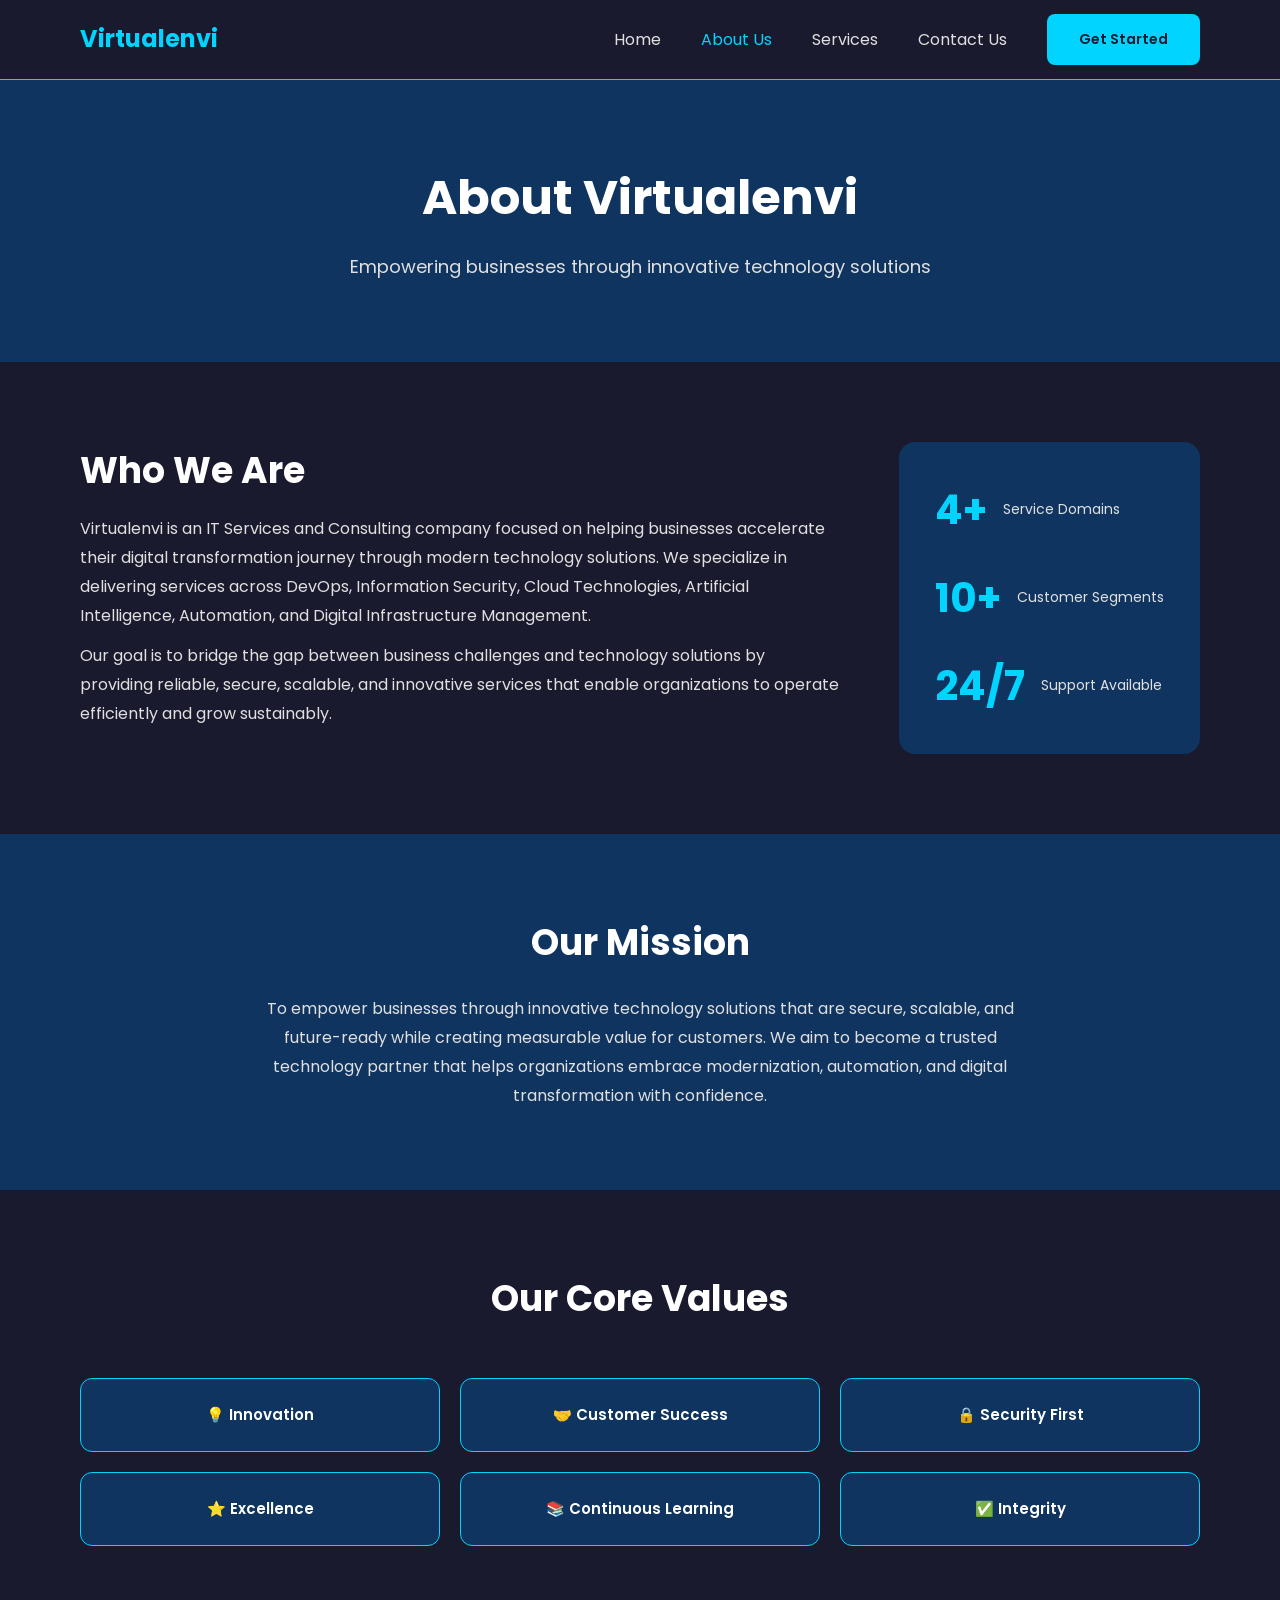
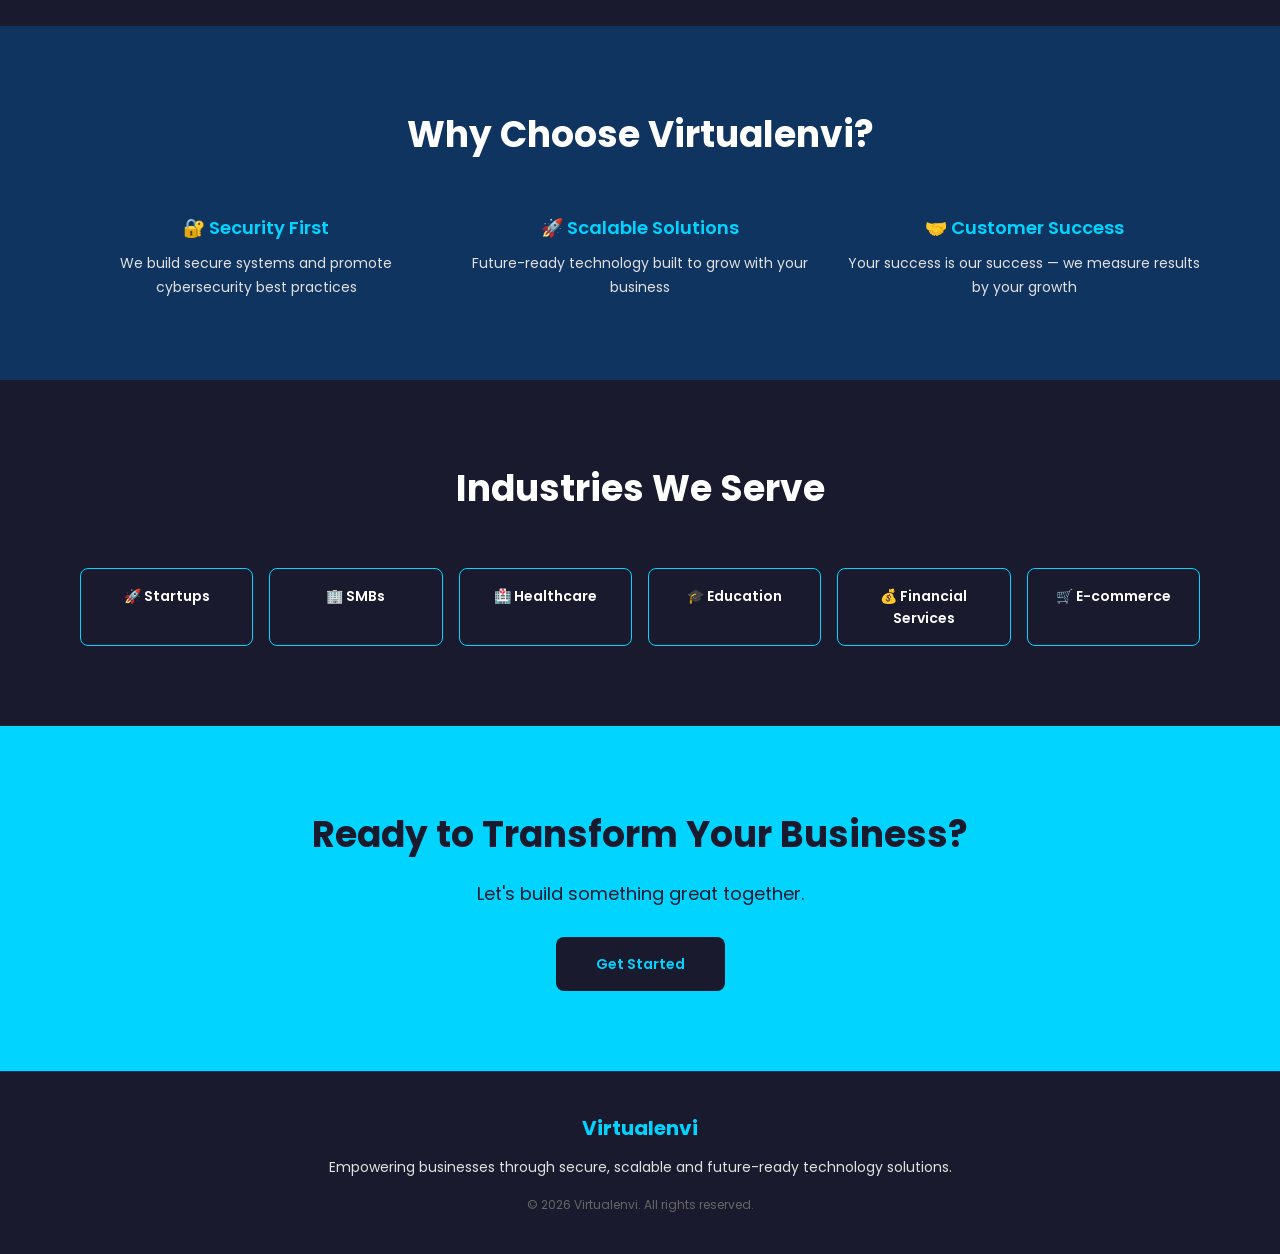
==== commit 67b5b3f6: "Week 3: Virtualenvi website complete" ====
--- a/about.html
+++ b/about.html
@@ -35,14 +35,13 @@
 
     /* ── Core Values ── */
     .values-grid {
-      display: grid; grid-template-columns: repeat(2, 1fr);
+      display: grid; grid-template-columns: repeat(3, 1fr);
       gap: 20px; margin-top: 40px;
     }
     .value-box {
       background-color: var(--secondary); border: 1.5px solid var(--accent);
-      border-radius: 12px; padding: 36px 24px;
-      text-align: center; font-size: 16px; font-weight: 600; color: var(--white);
-      min-height: 100px; display: flex; align-items: center; justify-content: center;
+      border-radius: 12px; padding: 24px;
+      text-align: center; font-size: 15px; font-weight: 600; color: var(--white);
     }
 
     /* ── Why Choose ── */
@@ -212,7 +211,7 @@
   <section class="cta-section">
     <h2>Ready to Transform Your Business?</h2>
     <p>Let's build something great together.</p>
-    <a href="contact.html" class="btn-dark">Get Started</a>
+    <a href="contact.html" class="btn-dark" style="margin-top:28px; display:inline-block;">Get Started</a>
   </section>
 
   <footer>
--- a/style.css
+++ b/style.css
@@ -17,7 +17,7 @@
 }
 
 h1 { font-size: 48px; font-weight: 700; color: var(--white); }
-h2 { font-size: 32px; font-weight: 600; color: var(--white); }
+h2 { font-size: 36px; font-weight: 700; color: var(--white); }
 h3 { font-size: 24px; font-weight: 600; color: var(--white); }
 p  { font-size: 16px; color: var(--text-dark); }
 
@@ -150,7 +150,6 @@
 .cta-section { background-color: var(--accent); padding: 80px; text-align: center; }
 .cta-section h2 { color: var(--primary); margin-bottom: 16px; }
 .cta-section p  { color: var(--primary); font-size: 18px; }
-.cta-section .btn-dark { margin-top: 28px; }
 
 /* ── Footer ── */
 footer {
